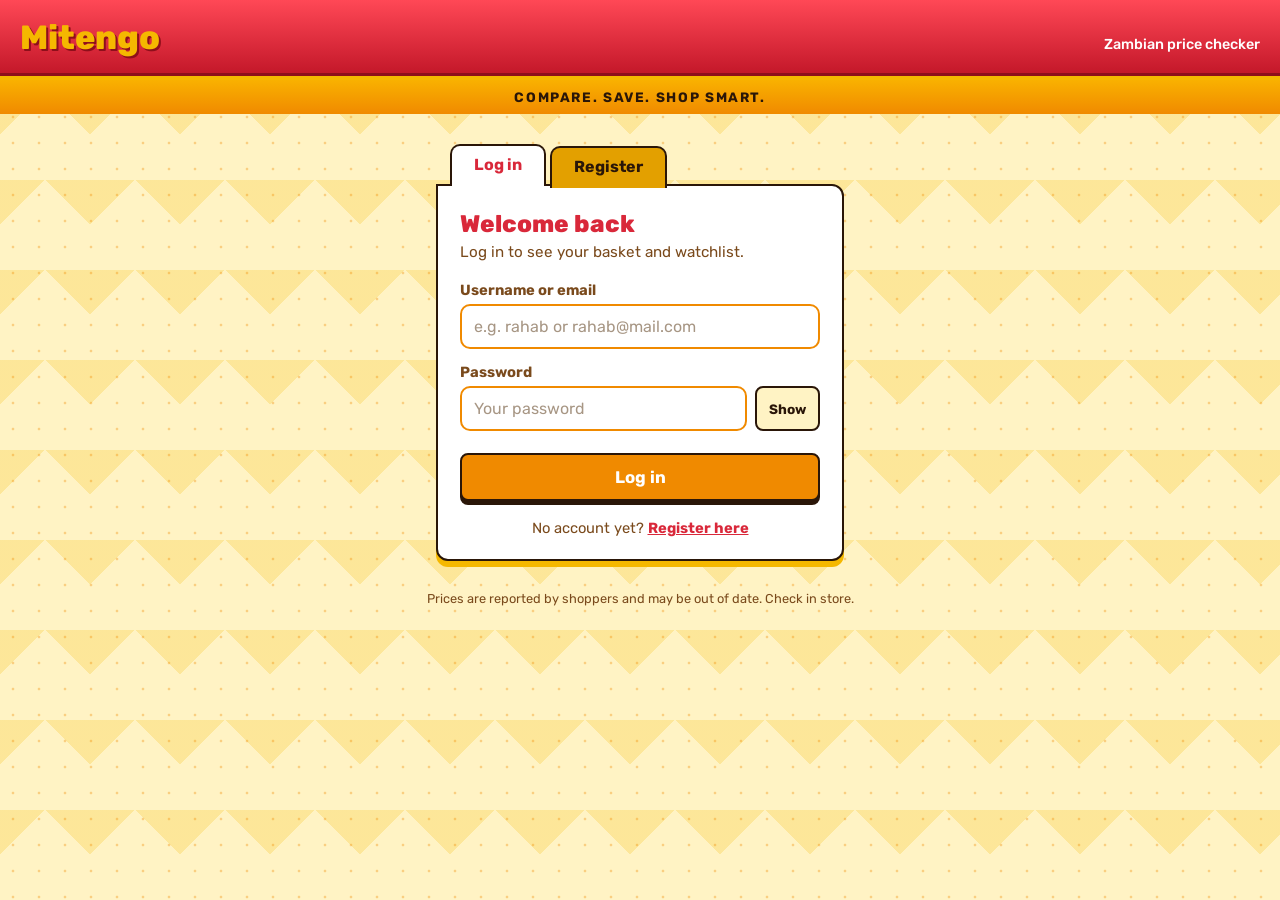
==== WebDev-L2-LoginAuthSystem/index.html @ ccd421da "Rename index.html to WebDev-L2-LoginAuthSystem/index.html" ====
<!DOCTYPE html>
<html lang="en">
<head>
  <meta charset="UTF-8">
  <meta name="viewport" content="width=device-width, initial-scale=1">
  <meta http-equiv="refresh" content="0; url=login.html">
  <title>Mitengo</title>
  <script>location.replace('login.html');</script>
</head>
<body>
  <p>Redirecting to <a href="login.html">the login page</a>...</p>
</body>
</html>
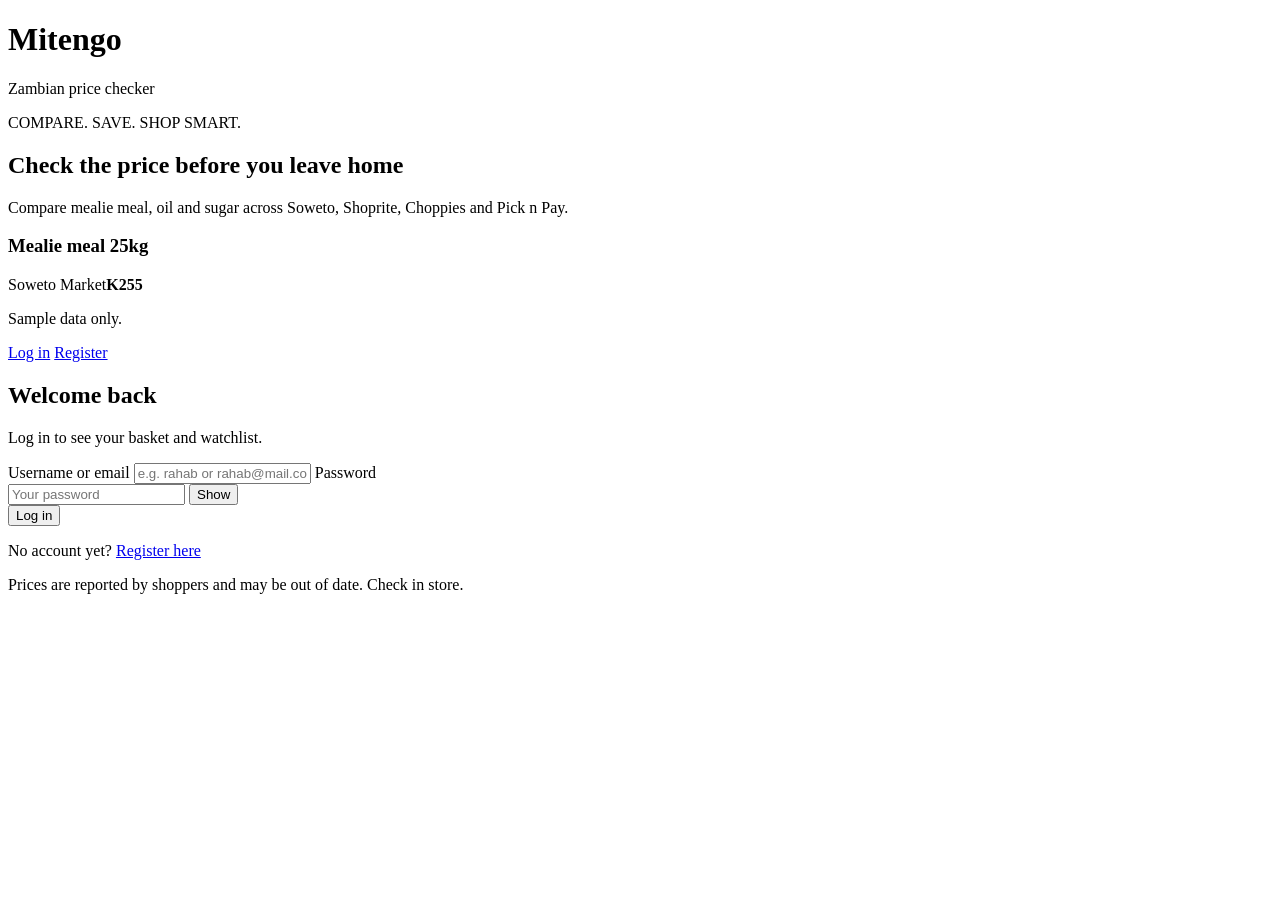
==== commit 347549a1: "Update index.html for session management and layout" ====
--- a/WebDev-L2-LoginAuthSystem/index.html
+++ b/WebDev-L2-LoginAuthSystem/index.html
@@ -1,13 +1,44 @@
+
 <!DOCTYPE html>
 <html lang="en">
 <head>
   <meta charset="UTF-8">
   <meta name="viewport" content="width=device-width, initial-scale=1">
-  <meta http-equiv="refresh" content="0; url=login.html">
-  <title>Mitengo</title>
-  <script>location.replace('login.html');</script>
+  <title>Mitengo | My account</title>
+  <!-- protected page: no session means straight back to login, before anything is drawn -->
+  <script>if (!sessionStorage.getItem('mitengo_session')) location.replace('login.html');</script>
+  <link rel="preconnect" href="https://fonts.googleapis.com">
+  <link rel="preconnect" href="https://fonts.gstatic.com" crossorigin>
+  <link href="https://fonts.googleapis.com/css2?family=Rubik:wght@400;500;700;800&display=swap" rel="stylesheet">
+  <link rel="stylesheet" href="style.css">
 </head>
-<body>
-  <p>Redirecting to <a href="login.html">the login page</a>...</p>
+<body data-page="dashboard" hidden>
+  <header class="top">
+    <h1 class="logo">Mitengo</h1>
+    <button id="logout" class="btn plain" type="button">Log out</button>
+  </header>
+  <div class="stripe">COMPARE. SAVE. SHOP SMART.</div>
+
+  <main class="dash">
+    <h2>Hello, <span id="who"></span></h2>
+    <p class="hint">You are logged in. Only people with a session can see this page.</p>
+
+    <div class="cards">
+    <section class="card">
+      <h3>Your account</h3>
+      <div class="row"><span>Signed in as</span><strong id="info-name"></strong></div>
+      <div class="row"><span>Account created</span><strong id="info-created"></strong></div>
+      <div class="row"><span>This session started</span><strong id="info-login"></strong></div>
+    </section>
+
+    <section class="card">
+      <h3>Best buy today</h3>
+      <p style="margin:0 0 8px;font-weight:700">Mealie meal 25kg</p>
+      <div class="best"><span>Soweto Market</span><b>K255</b></div>
+      <p class="small">Sample data only.</p>
+    </section>
+    </div>
+  </main>
+  <script src="auth.js"></script>
 </body>
 </html>
--- a/WebDev-L2-LoginAuthSystem/style.css
+++ b/WebDev-L2-LoginAuthSystem/style.css
@@ -0,0 +1,71 @@
+<!DOCTYPE html>
+<html lang="en">
+<head>
+  <meta charset="UTF-8">
+  <meta name="viewport" content="width=device-width, initial-scale=1">
+  <title>Mitengo | Register</title>
+  <link rel="preconnect" href="https://fonts.googleapis.com">
+  <link rel="preconnect" href="https://fonts.gstatic.com" crossorigin>
+  <link href="https://fonts.googleapis.com/css2?family=Rubik:wght@400;500;700;800&display=swap" rel="stylesheet">
+  <link rel="stylesheet" href="style.css">
+</head>
+<body data-page="register">
+  <header class="top">
+    <h1 class="logo">Mitengo</h1>
+    <p class="sub">Zambian price checker</p>
+  </header>
+  <div class="stripe">COMPARE. SAVE. SHOP SMART.</div>
+
+  <div class="layout">
+    <aside class="aside" aria-hidden="true">
+      <h2>Check the price before you leave home</h2>
+      <p>Compare mealie meal, oil and sugar across Soweto, Shoprite, Choppies and Pick n Pay.</p>
+      <div class="card">
+        <h3>Mealie meal 25kg</h3>
+        <div class="best"><span>Soweto Market</span><b>K255</b></div>
+        <p class="small">Sample data only.</p>
+      </div>
+    </aside>
+    <main class="folder">
+    <nav class="tabs" aria-label="Account">
+      <a class="tab" href="login.html">Log in</a>
+      <a class="tab active" href="register.html" aria-current="page">Register</a>
+    </nav>
+    <section class="panel">
+      <span class="sticker" aria-hidden="true">Free</span>
+      <h2>Create your account</h2>
+      <p class="hint">Save a basket and watch prices across Lusaka shops.</p>
+
+      <div id="msg" class="msg" role="alert" hidden></div>
+
+      <form id="form" novalidate>
+        <label for="identifier">Username or email</label>
+        <input id="identifier" type="text" autocomplete="username" placeholder="Pick a username or use your email">
+
+        <label for="password">Password</label>
+        <div class="field">
+          <input id="password" type="password" autocomplete="new-password" placeholder="Create a password">
+          <button type="button" class="show-btn" data-for="password">Show</button>
+        </div>
+        <ul class="rules">
+          <li id="rule-len">At least 8 characters</li>
+          <li id="rule-num">At least 1 number</li>
+        </ul>
+
+        <label for="confirm">Confirm password</label>
+        <div class="field">
+          <input id="confirm" type="password" autocomplete="new-password" placeholder="Type it again">
+          <button type="button" class="show-btn" data-for="confirm">Show</button>
+        </div>
+
+        <button id="submit" class="btn" type="submit">Create account</button>
+      </form>
+      <p class="swap">Already registered? <a href="login.html">Log in</a></p>
+    </section>
+  </main>
+  </div>
+  <p class="foot">Prices are reported by shoppers and may be out of date. Check in store.</p>
+  <script src="auth.js"></script>
+</body>
+</html>
+
